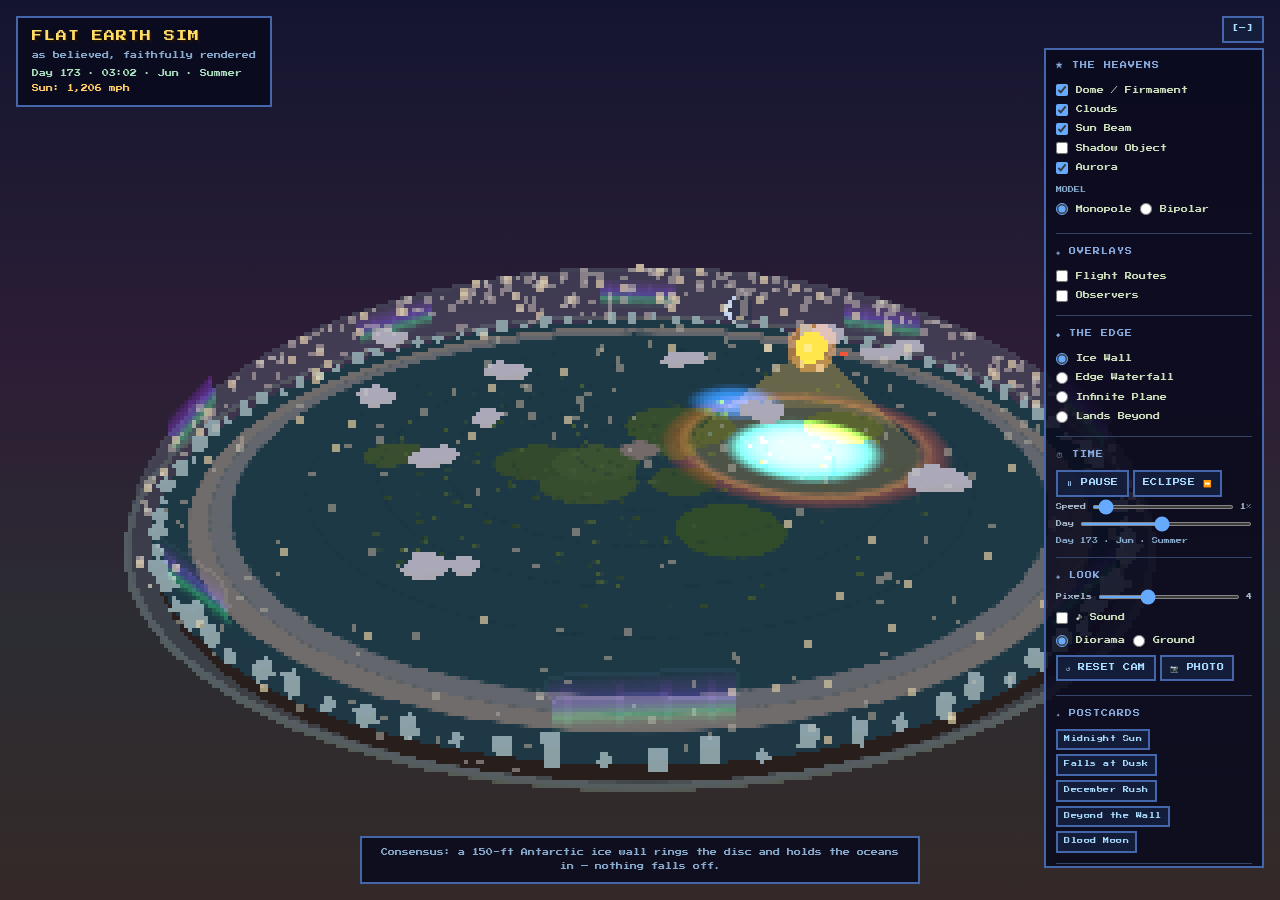
==== index.html @ 10501c01 "v1.1: ground view, eclipse finder, overlays, bipolar map, audio + 10 more All 15 planned improvement" ====
<!DOCTYPE html>
<html lang="en">
<head>
  <meta charset="UTF-8">
  <meta name="viewport" content="width=device-width, initial-scale=1.0">
  <title>FLAT EARTH SIM</title>
  <link rel="stylesheet" href="css/style.css">
  <script type="importmap">
    {
      "imports": {
        "three": "./vendor/three.module.js",
        "three/addons/": "./vendor/addons/"
      }
    }
  </script>
  <script type="module" src="js/main.js"></script>
</head>
<body>
  <!-- Sky tint overlay — JS drives opacity for day/night warm gradient -->
  <div id="sky-tint"></div>

  <!-- Canvas background -->
  <canvas id="canvas"></canvas>

  <!-- Top-left title block -->
  <div id="title-block">
    <div id="title">FLAT EARTH SIM</div>
    <div id="subtitle">as believed, faithfully rendered</div>
    <div id="clock-display">Day 172 · 12:00 · Jun · Summer</div>
    <div id="sun-speed">Sun: 1,204 mph</div>
  </div>

  <!-- Collapse button (top right of panel area) -->
  <button id="btn-collapse" class="pixel-btn">[–]</button>

  <!-- Right control panel -->
  <div id="right-panel">

    <div class="panel-section">
      <div class="section-title">★ THE HEAVENS</div>
      <label class="checkbox-row">
        <input type="checkbox" id="chk-dome" checked>
        <span>Dome / Firmament</span>
      </label>
      <label class="checkbox-row">
        <input type="checkbox" id="chk-clouds" checked>
        <span>Clouds</span>
      </label>
      <label class="checkbox-row">
        <input type="checkbox" id="chk-sunbeam" checked>
        <span>Sun Beam</span>
      </label>
      <label class="checkbox-row">
        <input type="checkbox" id="chk-shadow">
        <span>Shadow Object</span>
      </label>
      <label class="checkbox-row">
        <input type="checkbox" id="chk-aurora" checked>
        <span>Aurora</span>
      </label>
      <div class="label-small" style="margin-top:6px;">MODEL</div>
      <div class="radio-group-row">
        <label class="radio-row">
          <input type="radio" name="model" id="model-monopole" value="monopole" checked>
          <span>Monopole</span>
        </label>
        <label class="radio-row">
          <input type="radio" name="model" id="model-bipolar" value="bipolar">
          <span>Bipolar</span>
        </label>
      </div>
    </div>

    <div class="panel-section">
      <div class="section-title">◈ OVERLAYS</div>
      <label class="checkbox-row">
        <input type="checkbox" id="chk-routes">
        <span>Flight Routes</span>
      </label>
      <label class="checkbox-row">
        <input type="checkbox" id="chk-observers">
        <span>Observers</span>
      </label>
    </div>

    <div class="panel-section">
      <div class="section-title">◆ THE EDGE</div>
      <label class="radio-row">
        <input type="radio" name="edge" id="edge-icewall" value="icewall" checked>
        <span>Ice Wall</span>
      </label>
      <label class="radio-row">
        <input type="radio" name="edge" id="edge-waterfall" value="waterfall">
        <span>Edge Waterfall</span>
      </label>
      <label class="radio-row">
        <input type="radio" name="edge" id="edge-infinite" value="infinite">
        <span>Infinite Plane</span>
      </label>
      <label class="radio-row">
        <input type="radio" name="edge" id="edge-beyond" value="beyond">
        <span>Lands Beyond</span>
      </label>
    </div>

    <div class="panel-section">
      <div class="section-title">⏱ TIME</div>
      <div class="control-row">
        <button id="btn-pause" class="pixel-btn">⏸ PAUSE</button>
        <button id="btn-next-eclipse" class="pixel-btn">ECLIPSE ⏩</button>
      </div>
      <div class="slider-row">
        <span>Speed</span>
        <input type="range" id="slider-speed" min="0" max="20" value="1" step="0.25">
        <span id="label-speed">1×</span>
      </div>
      <div class="slider-row">
        <span>Day</span>
        <input type="range" id="slider-day" min="0" max="364" value="172">
      </div>
      <div id="label-day" class="label-small">Day 172 · Jun · Summer</div>
    </div>

    <div class="panel-section">
      <div class="section-title">◈ LOOK</div>
      <div class="slider-row">
        <span>Pixels</span>
        <input type="range" id="slider-pixel" min="2" max="8" value="4" step="1">
        <span id="label-pixel">4</span>
      </div>
      <label class="checkbox-row">
        <input type="checkbox" id="chk-audio">
        <span>♪ Sound</span>
      </label>
      <div class="radio-group-row">
        <label class="radio-row">
          <input type="radio" name="view" id="view-diorama" value="diorama" checked>
          <span>Diorama</span>
        </label>
        <label class="radio-row">
          <input type="radio" name="view" id="view-ground" value="ground">
          <span>Ground</span>
        </label>
      </div>
      <div class="control-row">
        <button id="btn-reset-cam" class="pixel-btn">↺ RESET CAM</button>
        <button id="btn-photo" class="pixel-btn">📷 PHOTO</button>
      </div>
    </div>

    <div id="section-postcards" class="panel-section">
      <div class="section-title">✦ POSTCARDS</div>
      <div id="postcards-wrap" class="postcards-wrap"></div>
    </div>

    <div class="panel-footer">
      <button id="btn-about" class="pixel-btn">? ABOUT</button>
    </div>
  </div>

  <!-- Flight route distances box (bottom-left, above observer box, visible when routes on) -->
  <div id="routes-box" style="display:none;"></div>

  <!-- Observer local time box (bottom-left, visible when observers on) -->
  <div id="observer-box" style="display:none;"></div>

  <!-- Photo mode exit hint (only visible in photo-mode) -->
  <div id="photo-exit">
    📷 <span>S = save</span> · <span>Esc = exit</span>
    <button id="btn-save-png" class="pixel-btn">SAVE PNG</button>
  </div>

  <!-- Lore caption bar -->
  <div id="lore-caption">
    Consensus: a 150-ft Antarctic ice wall rings the disc and holds the oceans in — nothing falls off.
  </div>

  <!-- Lore tooltip (shown on hover over panel rows, desktop only) -->
  <div id="tooltip"></div>

  <!-- About modal -->
  <div id="modal-about" style="display:none;">
    <div id="modal-box">
      <div class="modal-title">FLAT EARTH SIM</div>
      <p>A faithful pixel-art render of the consensus flat-earth model as described by TFES (The Flat Earth Society) and related communities. Not a parody — an earnest diorama.</p>

      <div class="modal-table-title">THE MODEL — LORE CONSTANTS</div>
      <table class="lore-table">
        <tr><td>Disc radius</td><td>12,450 mi</td></tr>
        <tr><td>Ice wall height</td><td>~150 ft (lore)</td></tr>
        <tr><td>Sun diameter</td><td>32 mi (upscaled ×13 for visibility)</td></tr>
        <tr><td>Moon diameter</td><td>32 mi (self-luminous cold light)</td></tr>
        <tr><td>Sun altitude</td><td>~3,000 mi</td></tr>
        <tr><td>Sun path radius</td><td>4,600 mi (Jun 21) → 7,840 mi (Dec 21)</td></tr>
        <tr><td>Sun ground speed</td><td>1,204 mph (Jun) → 2,052 mph (Dec)</td></tr>
        <tr><td>Moon angular rate</td><td>347.81°/day → 29.53-day synodic month</td></tr>
        <tr><td>Star wheel period</td><td>23.93 h sidereal</td></tr>
        <tr><td>Dome apex</td><td>~3,100–6,000 mi est.</td></tr>
      </table>

      <div class="modal-table-title">WHAT CONSENSUS SAYS</div>
      <p>Water does NOT fall off — the ice wall contains it. The edge waterfall is an outsider meme; flat earthers disavow it. Gravity is replaced by density &amp; buoyancy + Universal Acceleration (9.8 m/s² upward). The moon is self-luminous cold light. Eclipses are caused by the Shadow Object. Southern 24h daylight is denied by the community.</p>

      <div class="modal-table-title">SOURCES</div>
      <p>wiki.tfes.org · Wikipedia "Modern flat Earth beliefs" · NCSE "The Rim at the End of the World" · Blake Marnell "Flat Earth Sun Moon &amp; Zodiac Clock" · Rowbotham "Zetetic Astronomy" (1865)</p>

      <div class="modal-table-title">TECH</div>
      <p>Three.js 0.180.0 vendored · RenderPixelatedPass · All art procedural · Press Start 2P font (OFL) · Run: python -m http.server 8000</p>

      <div class="modal-table-title">SETTINGS</div>
      <p><a id="btn-reset-all" href="#" class="reset-all-link">RESET ALL SETTINGS</a> — clears saved state and reloads with defaults.</p>

      <button id="modal-close" class="pixel-btn">✕ CLOSE</button>
    </div>
  </div>
</body>
</html>
---- css/style.css ----
@font-face {
  font-family: 'Press Start 2P';
  src: url('../assets/PressStart2P.ttf') format('truetype');
}

* {
  box-sizing: border-box;
  margin: 0;
  padding: 0;
}

body {
  background: linear-gradient(180deg, #0d0a1f 0%, #1a0d2e 40%, #0a1a2a 70%, #060d18 100%);
  min-height: 100vh;
  overflow: hidden;
  font-family: 'Press Start 2P', monospace;
  color: #e8dfc0;
  image-rendering: pixelated;
}

/* ── Sky tint — warm dawn gradient shown when camera faces toward sun ── */
#sky-tint {
  position: fixed;
  inset: 0;
  z-index: 0;
  background: linear-gradient(180deg, #2a3a6a 0%, #7a5a4a 50%, #c8845a 100%);
  opacity: 0;
  pointer-events: none;
}

#canvas {
  position: fixed;
  top: 0; left: 0;
  width: 100%; height: 100%;
  display: block;
  z-index: 1;
}

/* ── Title block ── */
#title-block {
  position: fixed;
  top: 16px;
  left: 16px;
  z-index: 10;
  background: rgba(10, 10, 30, 0.85);
  border: 2px solid #4466aa;
  padding: 10px 14px;
  max-width: 280px;
}

#title {
  font-size: 11px;
  color: #ffdd66;
  letter-spacing: 1px;
  line-height: 1.6;
  text-shadow: 2px 2px 0 #221100;
}

#subtitle {
  font-size: 7px;
  color: #88aacc;
  margin-top: 4px;
  line-height: 1.8;
}

#clock-display {
  font-size: 7px;
  color: #aaddbb;
  margin-top: 6px;
  line-height: 1.8;
}

#sun-speed {
  font-size: 7px;
  color: #ffcc66;
  margin-top: 2px;
  line-height: 1.8;
}

/* ── Right panel ── */
#btn-collapse {
  position: fixed;
  top: 16px;
  right: 16px;
  z-index: 20;
}

#right-panel {
  position: fixed;
  top: 48px;
  right: 16px;
  z-index: 10;
  background: rgba(10, 10, 30, 0.85);
  border: 2px solid #4466aa;
  padding: 10px;
  width: 220px;
  max-height: calc(100vh - 80px);
  overflow-y: auto;
  transition: transform 0.2s, opacity 0.2s;
}

#right-panel.collapsed {
  transform: translateX(240px);
  opacity: 0;
  pointer-events: none;
}

.panel-section {
  margin-bottom: 12px;
  padding-bottom: 10px;
  border-bottom: 1px solid #334466;
}

.panel-section:last-child {
  border-bottom: none;
  margin-bottom: 0;
}

.section-title {
  font-size: 7px;
  color: #88aadd;
  letter-spacing: 1px;
  margin-bottom: 8px;
  line-height: 1.8;
}

.checkbox-row,
.radio-row {
  display: flex;
  align-items: center;
  gap: 8px;
  cursor: pointer;
  font-size: 7px;
  line-height: 2.2;
  padding: 2px 0;
  color: #ccddbb;
}

.checkbox-row:hover,
.radio-row:hover {
  color: #ffffff;
}

.checkbox-row input,
.radio-row input {
  accent-color: #66aaff;
  width: 12px;
  height: 12px;
  cursor: pointer;
  flex-shrink: 0;
}

.slider-row {
  display: flex;
  align-items: center;
  gap: 6px;
  font-size: 6px;
  line-height: 2.2;
  color: #aabbcc;
  margin: 4px 0;
}

.slider-row input[type="range"] {
  flex: 1;
  height: 4px;
  accent-color: #66aaff;
  cursor: pointer;
  image-rendering: pixelated;
}

.label-small {
  font-size: 6px;
  color: #88aacc;
  line-height: 2.0;
  margin-top: 2px;
}

.panel-footer {
  margin-top: 8px;
  padding-top: 8px;
  border-top: 1px solid #334466;
  text-align: center;
}

/* ── Pixel button ── */
.pixel-btn {
  font-family: 'Press Start 2P', monospace;
  font-size: 7px;
  background: rgba(20, 30, 60, 0.9);
  color: #aaddff;
  border: 2px solid #4466aa;
  padding: 5px 8px;
  cursor: pointer;
  image-rendering: pixelated;
  line-height: 1.8;
  letter-spacing: 0.5px;
  transition: background 0.1s, color 0.1s;
}

.pixel-btn:hover {
  background: rgba(40, 60, 120, 0.9);
  color: #ffffff;
  border-color: #88aaff;
}

.pixel-btn:active {
  background: rgba(60, 90, 180, 0.9);
}

/* ── Lore caption ── */
#lore-caption {
  position: fixed;
  bottom: 16px;
  left: 50%;
  transform: translateX(-50%);
  z-index: 10;
  background: rgba(10, 10, 30, 0.85);
  border: 2px solid #4466aa;
  padding: 8px 14px;
  max-width: 560px;
  width: calc(100vw - 40px);
  font-size: 7px;
  color: #88aacc;
  line-height: 2.0;
  text-align: center;
  image-rendering: pixelated;
}

/* ── Modal ── */
#modal-about {
  position: fixed;
  inset: 0;
  z-index: 100;
  display: flex;
  align-items: center;
  justify-content: center;
  background: rgba(5, 5, 20, 0.80);
}

#modal-box {
  background: rgba(10, 12, 30, 0.97);
  border: 3px solid #4466aa;
  padding: 20px;
  max-width: 580px;
  width: calc(100vw - 40px);
  max-height: 85vh;
  overflow-y: auto;
  font-size: 7px;
  line-height: 2.2;
  color: #ccddbb;
}

.modal-title {
  font-size: 10px;
  color: #ffdd66;
  margin-bottom: 12px;
  text-align: center;
  letter-spacing: 1px;
}

.modal-table-title {
  font-size: 7px;
  color: #88aadd;
  margin: 14px 0 6px;
  letter-spacing: 1px;
}

.lore-table {
  width: 100%;
  border-collapse: collapse;
  margin: 6px 0;
}

.lore-table td {
  padding: 4px 6px;
  border: 1px solid #334466;
  font-size: 6px;
  line-height: 2.0;
  color: #aabbcc;
}

.lore-table tr:nth-child(even) td {
  background: rgba(40, 60, 100, 0.2);
}

#modal-box p {
  margin: 6px 0;
  font-size: 6px;
  line-height: 2.2;
  color: #99aabb;
}

#modal-close {
  display: block;
  margin: 16px auto 0;
}

/* ── Postcards / preset buttons ── */
.postcards-wrap {
  display: flex;
  flex-wrap: wrap;
  gap: 4px;
  margin-top: 4px;
}

.preset-btn {
  font-size: 6px;
  padding: 4px 6px;
  margin: 0;
  line-height: 1.6;
}

/* ── Reset all link (in About modal) ── */
.reset-all-link {
  color: #cc6655;
  text-decoration: none;
  font-family: 'Press Start 2P', monospace;
  font-size: 6px;
  line-height: 2.0;
}

.reset-all-link:hover {
  color: #ff8877;
  text-decoration: underline;
}

/* ── Radio group row (view mode) ── */
.radio-group-row {
  display: flex;
  gap: 8px;
  margin: 4px 0;
}

/* ── Control row multi-button spacing ── */
.control-row {
  display: flex;
  gap: 4px;
  flex-wrap: wrap;
  align-items: center;
  margin: 4px 0;
}

/* ── Photo mode ── */
#photo-exit {
  display: none;
  position: fixed;
  bottom: 16px;
  right: 16px;
  z-index: 50;
  font-size: 6px;
  color: rgba(180, 200, 220, 0.6);
  font-family: 'Press Start 2P', monospace;
  line-height: 2.2;
  text-align: right;
  pointer-events: auto;
  cursor: pointer;
  gap: 6px;
  flex-direction: column;
  align-items: flex-end;
}

.photo-mode #photo-exit {
  display: flex;
}

.photo-mode #title-block,
.photo-mode #right-panel,
.photo-mode #lore-caption,
.photo-mode #btn-collapse,
.photo-mode #observer-box,
.photo-mode #routes-box {
  opacity: 0;
  pointer-events: none;
  transition: opacity 0.3s;
}

/* ── Scrollbar styling ── */
::-webkit-scrollbar {
  width: 6px;
}
::-webkit-scrollbar-track {
  background: rgba(10, 10, 30, 0.5);
}
::-webkit-scrollbar-thumb {
  background: #334466;
}
::-webkit-scrollbar-thumb:hover {
  background: #4466aa;
}

/* ── Lore tooltip ── */
#tooltip {
  display: none;
  position: fixed;
  z-index: 50;
  background: rgba(10, 10, 30, 0.95);
  border: 1px solid #4466aa;
  padding: 7px 10px;
  max-width: 260px;
  font-family: 'Press Start 2P', monospace;
  font-size: 6px;
  color: #88aacc;
  line-height: 2.0;
  pointer-events: none;
  word-wrap: break-word;
}

/* ── Observer box ── */
#observer-box {
  position: fixed;
  bottom: 80px;
  left: 16px;
  z-index: 10;
  background: rgba(10, 10, 30, 0.85);
  border: 2px solid #4466aa;
  padding: 8px 12px;
  font-family: 'Press Start 2P', monospace;
  font-size: 6px;
  color: #aaddbb;
  line-height: 2.4;
  white-space: pre;
}

/* ── Routes box (stacked above the observer box) ── */
#routes-box {
  position: fixed;
  bottom: 152px;
  left: 16px;
  z-index: 10;
  background: rgba(10, 10, 30, 0.85);
  border: 2px solid #4466aa;
  padding: 8px 12px;
  font-family: 'Press Start 2P', monospace;
  font-size: 6px;
  color: #ccddee;
  line-height: 2.4;
  white-space: pre;
}

#routes-box .rb-flat { color: #ffdd44; }
#routes-box .rb-real { color: #66e0e0; }
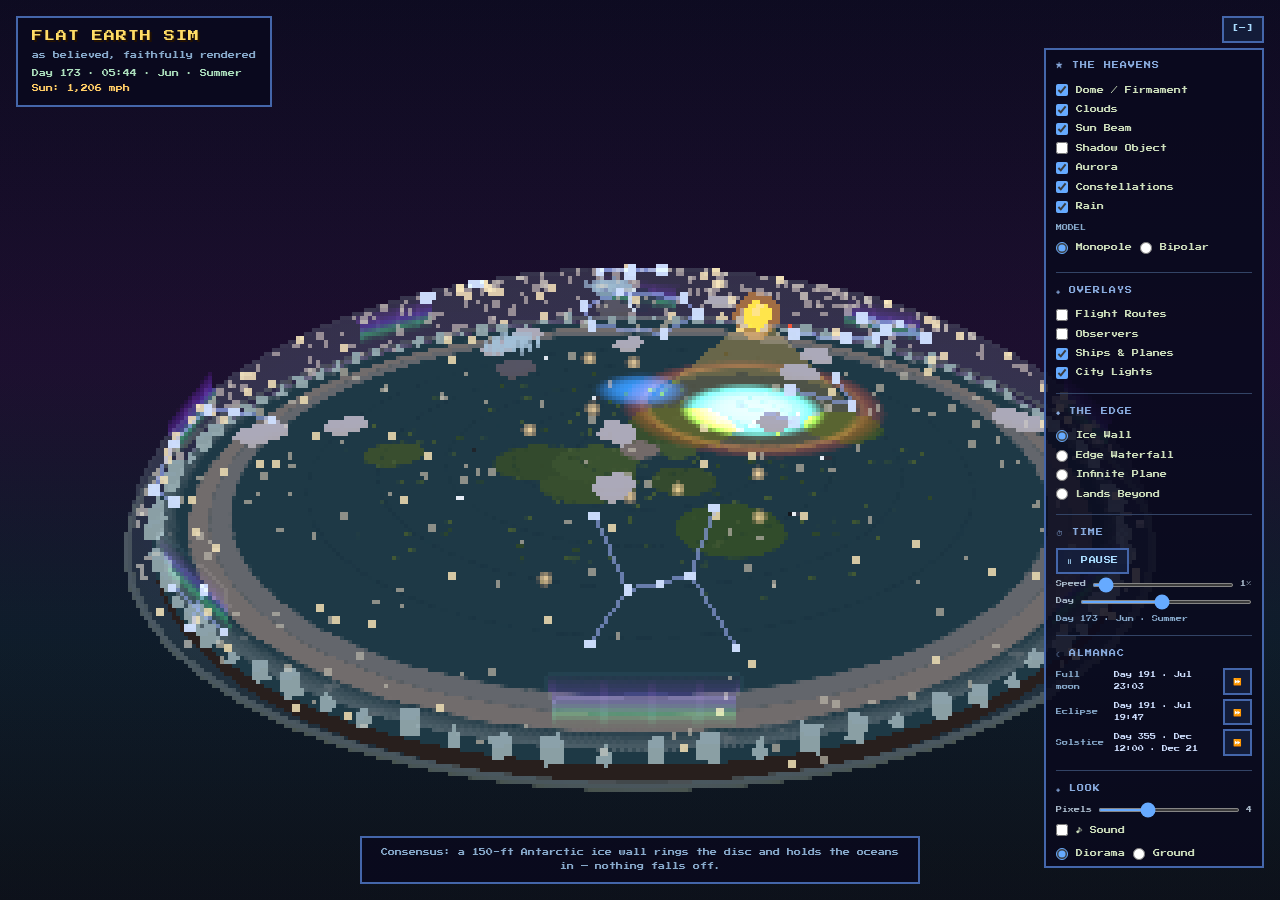
==== commit 9e7a377c: "v1.2: almanac, constellations, meteor showers, traffic, city lights, rain, frost, ambience The Cozy " ====
--- a/index.html
+++ b/index.html
@@ -58,6 +58,14 @@
         <input type="checkbox" id="chk-aurora" checked>
         <span>Aurora</span>
       </label>
+      <label class="checkbox-row">
+        <input type="checkbox" id="chk-constellations" checked>
+        <span>Constellations</span>
+      </label>
+      <label class="checkbox-row">
+        <input type="checkbox" id="chk-rain" checked>
+        <span>Rain</span>
+      </label>
       <div class="label-small" style="margin-top:6px;">MODEL</div>
       <div class="radio-group-row">
         <label class="radio-row">
@@ -80,6 +88,14 @@
       <label class="checkbox-row">
         <input type="checkbox" id="chk-observers">
         <span>Observers</span>
+      </label>
+      <label class="checkbox-row">
+        <input type="checkbox" id="chk-traffic" checked>
+        <span>Ships &amp; Planes</span>
+      </label>
+      <label class="checkbox-row">
+        <input type="checkbox" id="chk-lights" checked>
+        <span>City Lights</span>
       </label>
     </div>
 
@@ -107,7 +123,6 @@
       <div class="section-title">⏱ TIME</div>
       <div class="control-row">
         <button id="btn-pause" class="pixel-btn">⏸ PAUSE</button>
-        <button id="btn-next-eclipse" class="pixel-btn">ECLIPSE ⏩</button>
       </div>
       <div class="slider-row">
         <span>Speed</span>
@@ -119,6 +134,26 @@
         <input type="range" id="slider-day" min="0" max="364" value="172">
       </div>
       <div id="label-day" class="label-small">Day 172 · Jun · Summer</div>
+    </div>
+
+    <div class="panel-section">
+      <div class="section-title">☾ ALMANAC</div>
+      <div class="almanac-row">
+        <span class="alm-label">Full moon</span>
+        <span id="alm-fullmoon-val" class="alm-val">—</span>
+        <button id="btn-alm-fullmoon" class="pixel-btn alm-btn" title="Jump to next full moon">⏩</button>
+      </div>
+      <div class="almanac-row">
+        <span class="alm-label">Eclipse</span>
+        <span id="alm-eclipse-val" class="alm-val">—</span>
+        <button id="btn-alm-eclipse" class="pixel-btn alm-btn" title="Jump to next lunar eclipse">⏩</button>
+      </div>
+      <div class="almanac-row">
+        <span class="alm-label">Solstice</span>
+        <span id="alm-solstice-val" class="alm-val">—</span>
+        <button id="btn-alm-solstice" class="pixel-btn alm-btn" title="Jump to next solstice">⏩</button>
+      </div>
+      <div id="alm-shower" class="alm-shower" style="display:none;"></div>
     </div>
 
     <div class="panel-section">
@@ -196,6 +231,10 @@
         <tr><td>Moon angular rate</td><td>347.81°/day → 29.53-day synodic month</td></tr>
         <tr><td>Star wheel period</td><td>23.93 h sidereal</td></tr>
         <tr><td>Dome apex</td><td>~3,100–6,000 mi est.</td></tr>
+        <tr><td>Synodic month</td><td>29.53 days (full-moon spacing)</td></tr>
+        <tr><td>Solstices</td><td>Day 172 (Jun 21) · Day 355 (Dec 21)</td></tr>
+        <tr><td>Meteor showers</td><td>Lanternfall (224) · Wheelwright's Sparks (349) · Dome-Menders (4)</td></tr>
+        <tr><td>Constellations</td><td>8 dome figures; The Hub rings Polaris</td></tr>
       </table>
 
       <div class="modal-table-title">WHAT CONSENSUS SAYS</div>
--- a/css/style.css
+++ b/css/style.css
@@ -173,6 +173,26 @@
   color: #88aacc;
   line-height: 2.0;
   margin-top: 2px;
+}
+
+/* ── Almanac ── */
+.almanac-row {
+  display: flex;
+  align-items: center;
+  gap: 6px;
+  font-size: 6px;
+  line-height: 2.0;
+  color: #aabbcc;
+  margin: 4px 0;
+}
+.alm-label { flex-shrink: 0; width: 52px; color: #88aacc; }
+.alm-val { flex: 1; color: #cfe0ff; }
+.alm-btn { padding: 3px 5px; font-size: 7px; line-height: 1; }
+.alm-shower {
+  font-size: 6px;
+  color: #ffcc66;
+  line-height: 2.2;
+  margin-top: 4px;
 }
 
 .panel-footer {
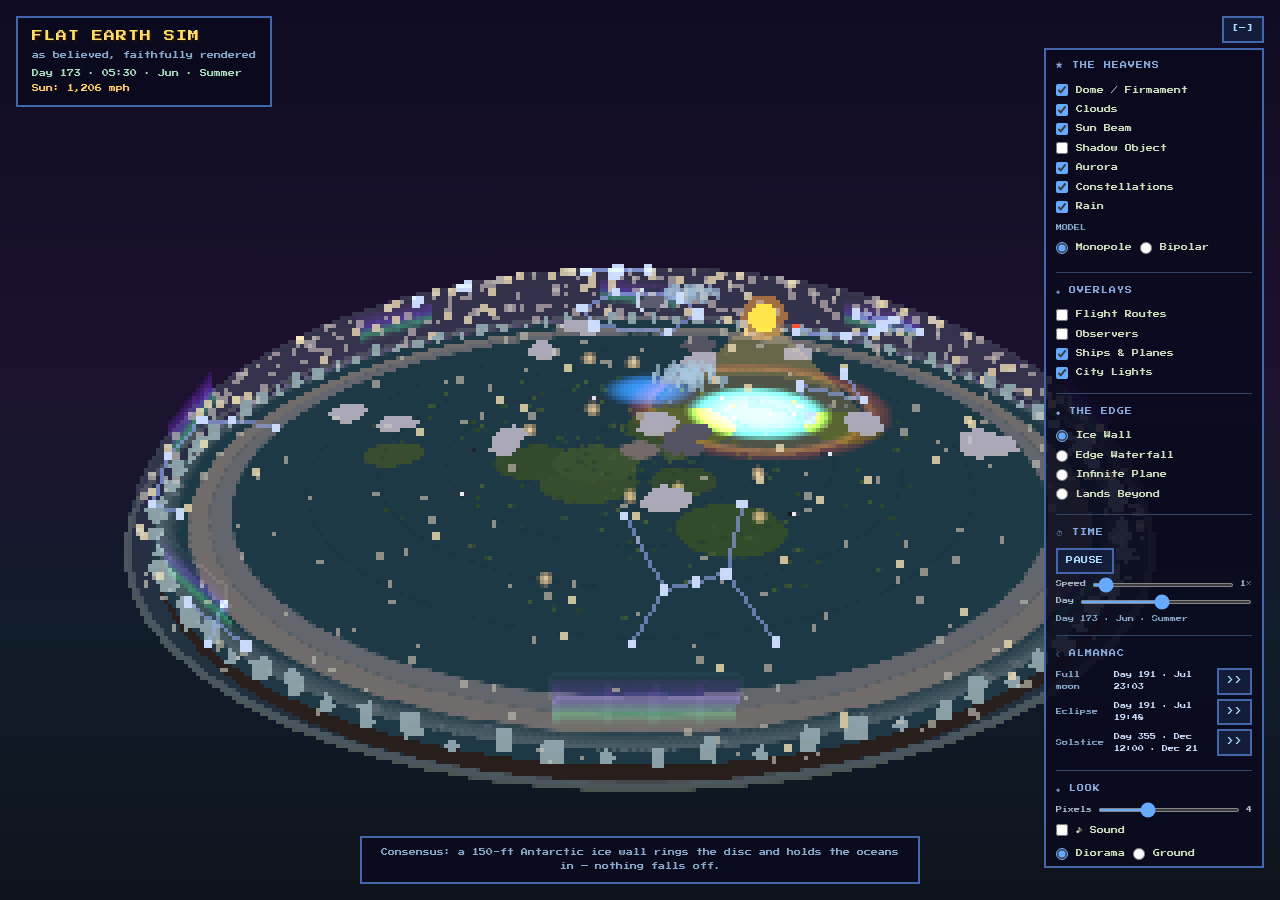
==== commit 1f97484f: "refactor(ui): initUI takes a context and returns handles; one edge-mode path - initUI({...}) replace" ====
--- a/index.html
+++ b/index.html
@@ -122,7 +122,7 @@
     <div class="panel-section">
       <div class="section-title">⏱ TIME</div>
       <div class="control-row">
-        <button id="btn-pause" class="pixel-btn">⏸ PAUSE</button>
+        <button id="btn-pause" class="pixel-btn">PAUSE</button>
       </div>
       <div class="slider-row">
         <span>Speed</span>
@@ -141,17 +141,17 @@
       <div class="almanac-row">
         <span class="alm-label">Full moon</span>
         <span id="alm-fullmoon-val" class="alm-val">—</span>
-        <button id="btn-alm-fullmoon" class="pixel-btn alm-btn" title="Jump to next full moon">⏩</button>
+        <button id="btn-alm-fullmoon" class="pixel-btn alm-btn" title="Jump to next full moon">&gt;&gt;</button>
       </div>
       <div class="almanac-row">
         <span class="alm-label">Eclipse</span>
         <span id="alm-eclipse-val" class="alm-val">—</span>
-        <button id="btn-alm-eclipse" class="pixel-btn alm-btn" title="Jump to next lunar eclipse">⏩</button>
+        <button id="btn-alm-eclipse" class="pixel-btn alm-btn" title="Jump to next lunar eclipse">&gt;&gt;</button>
       </div>
       <div class="almanac-row">
         <span class="alm-label">Solstice</span>
         <span id="alm-solstice-val" class="alm-val">—</span>
-        <button id="btn-alm-solstice" class="pixel-btn alm-btn" title="Jump to next solstice">⏩</button>
+        <button id="btn-alm-solstice" class="pixel-btn alm-btn" title="Jump to next solstice">&gt;&gt;</button>
       </div>
       <div id="alm-shower" class="alm-shower" style="display:none;"></div>
     </div>
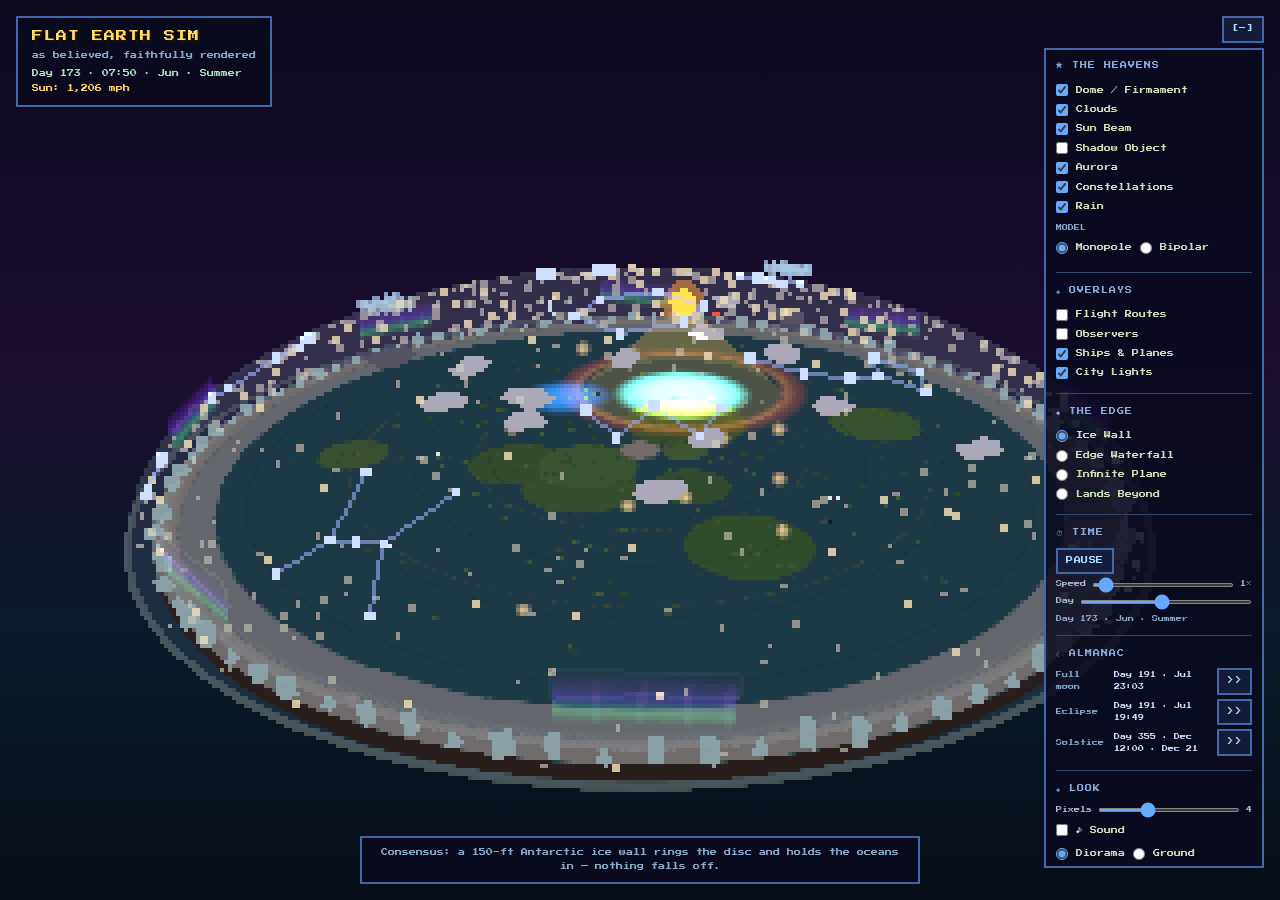
==== commit a1fe7ab3: "docs(lore): separate sourced doctrine from invented flavour The stated goal is "every constant, mech" ====
--- a/index.html
+++ b/index.html
@@ -237,6 +237,9 @@
         <tr><td>Constellations</td><td>8 dome figures; The Hub rings Polaris</td></tr>
       </table>
 
+      <div class="modal-table-title">DOCTRINE VS FLAVOUR</div>
+      <p>The constants above are sourced. The v1.2 colour — constellation and meteor-shower names, ship loops, the city set, the 14-hour plane legs — is invented decoration, labelled (flavour) in its tooltips; it decorates the model, it makes no claim about it.</p>
+
       <div class="modal-table-title">WHAT CONSENSUS SAYS</div>
       <p>Water does NOT fall off — the ice wall contains it. The edge waterfall is an outsider meme; flat earthers disavow it. Gravity is replaced by density &amp; buoyancy + Universal Acceleration (9.8 m/s² upward). The moon is self-luminous cold light. Eclipses are caused by the Shadow Object. Southern 24h daylight is denied by the community.</p>
 
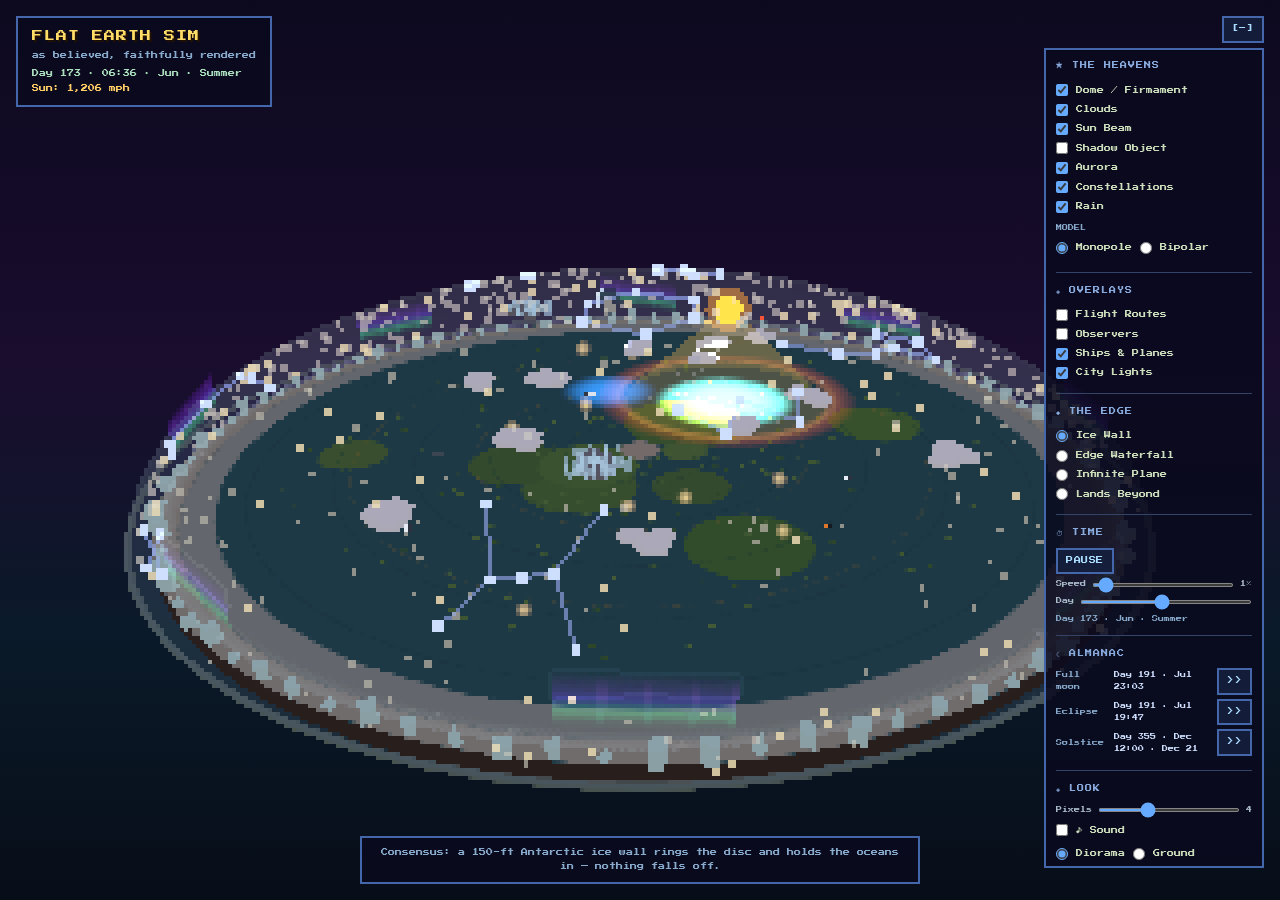
==== commit 75ff030a: "feat(ui): COPY LINK button; URL params are one-shot Postcards used to write ?day=... into the addres" ====
--- a/index.html
+++ b/index.html
@@ -180,6 +180,7 @@
       <div class="control-row">
         <button id="btn-reset-cam" class="pixel-btn">↺ RESET CAM</button>
         <button id="btn-photo" class="pixel-btn">📷 PHOTO</button>
+        <button id="btn-copy-link" class="pixel-btn" title="Copy a link that reproduces this exact view">🔗 COPY LINK</button>
       </div>
     </div>
 
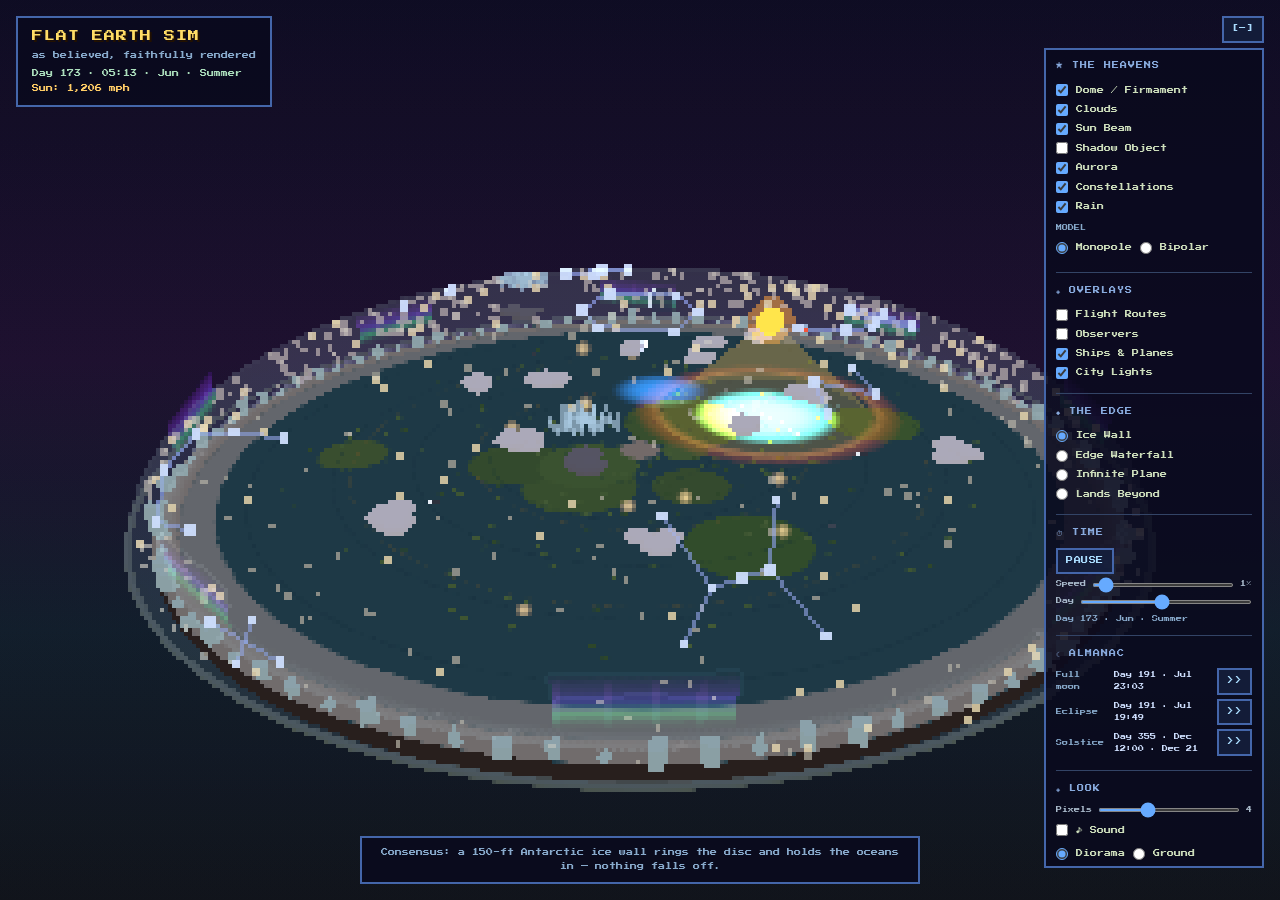
==== commit 0b9f353c: "chore: LICENSE, font OFL text, favicon, description + OG meta MIT for the code; the Press Start 2P O" ====
--- a/index.html
+++ b/index.html
@@ -4,6 +4,14 @@
   <meta charset="UTF-8">
   <meta name="viewport" content="width=device-width, initial-scale=1.0">
   <title>FLAT EARTH SIM</title>
+  <meta name="description" content="A cozy pixel-art simulation of the flat earth exactly as its believers describe it: spiralling sun, self-luminous moon, firmament dome, Shadow Object eclipses, ice wall. Not a debunk; a faithful render of the lore.">
+  <meta property="og:type" content="website">
+  <meta property="og:title" content="Flat Earth Sim">
+  <meta property="og:description" content="A cozy pixel-art diorama of the flat-earth consensus model — sourced lore, procedural everything, no build step.">
+  <meta property="og:url" content="https://shanahan-suresh.github.io/flat-earth-sim/">
+  <meta property="og:image" content="https://shanahan-suresh.github.io/flat-earth-sim/screenshots/default.png">
+  <meta name="twitter:card" content="summary_large_image">
+  <link rel="icon" href="data:image/svg+xml,%3Csvg xmlns='http://www.w3.org/2000/svg' viewBox='0 0 32 32' shape-rendering='crispEdges'%3E%3Ccircle cx='16' cy='16' r='15' fill='%232e7ea0'/%3E%3Ccircle cx='16' cy='16' r='14' fill='none' stroke='%23c8ecff' stroke-width='3'/%3E%3Ccircle cx='13' cy='12' r='4' fill='%236db35a'/%3E%3Ccircle cx='20' cy='19' r='3' fill='%236db35a'/%3E%3Ccircle cx='10' cy='20' r='2' fill='%236db35a'/%3E%3Ccircle cx='16' cy='16' r='1.5' fill='%23e8f4f8'/%3E%3C/svg%3E">
   <link rel="stylesheet" href="css/style.css">
   <script type="importmap">
     {
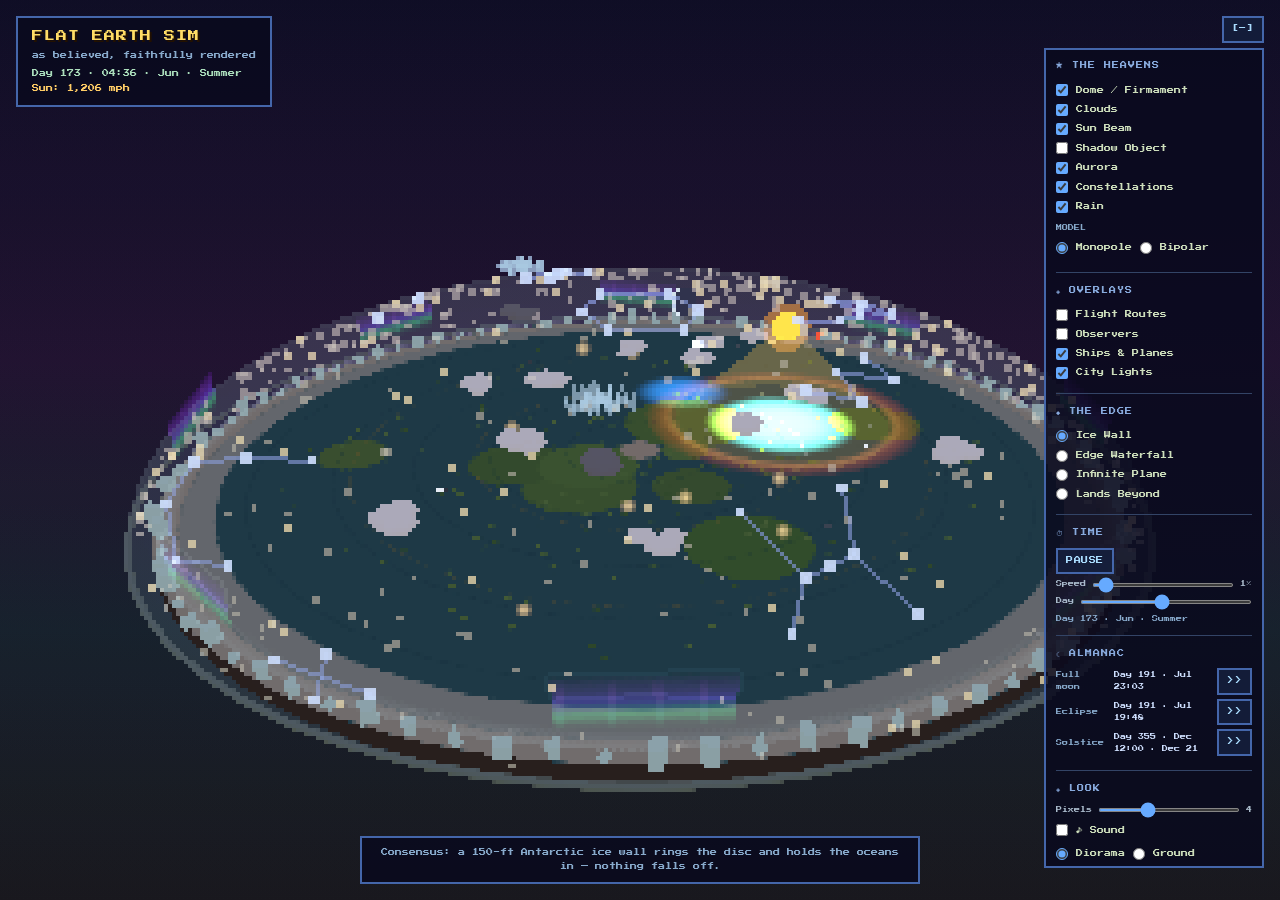
==== commit 40b5e65c: "docs: v1.3 README + CLAUDE.md; regenerated screenshots - README: v1.3 changelog, architecture block " ====
--- a/index.html
+++ b/index.html
@@ -256,7 +256,7 @@
       <p>wiki.tfes.org · Wikipedia "Modern flat Earth beliefs" · NCSE "The Rim at the End of the World" · Blake Marnell "Flat Earth Sun Moon &amp; Zodiac Clock" · Rowbotham "Zetetic Astronomy" (1865)</p>
 
       <div class="modal-table-title">TECH</div>
-      <p>Three.js 0.180.0 vendored · RenderPixelatedPass · All art procedural · Press Start 2P font (OFL) · Run: python -m http.server 8000</p>
+      <p>Three.js 0.180.0 vendored · RenderPixelatedPass · All art procedural · Press Start 2P font (OFL) · MIT · Run: python -m http.server 8000 · Tests: node --test</p>
 
       <div class="modal-table-title">SETTINGS</div>
       <p><a id="btn-reset-all" href="#" class="reset-all-link">RESET ALL SETTINGS</a> — clears saved state and reloads with defaults.</p>
--- a/css/style.css
+++ b/css/style.css
@@ -459,3 +459,40 @@
 
 #routes-box .rb-flat { color: #ffdd44; }
 #routes-box .rb-real { color: #66e0e0; }
+
+/* ── Small screens / touch ──────────────────────────────────────────────────
+   Same layout, bigger type and tap targets; the right panel starts collapsed
+   (ui.js) and becomes nearly full-width when opened. */
+@media (max-width: 640px), (pointer: coarse) {
+  #title-block { top: 8px; left: 8px; padding: 8px 10px; max-width: 210px; }
+  #title { font-size: 10px; }
+  #subtitle { display: none; }
+  #clock-display, #sun-speed { font-size: 8px; }
+
+  #btn-collapse { top: 8px; right: 8px; font-size: 10px; padding: 8px 12px; }
+  #right-panel {
+    top: 48px; right: 8px;
+    width: min(280px, calc(100vw - 16px));
+    max-height: calc(100vh - 64px);
+    padding: 10px 12px;
+  }
+  .section-title { font-size: 8px; }
+  .checkbox-row, .radio-row { font-size: 9px; line-height: 2.4; padding: 4px 0; gap: 10px; }
+  .checkbox-row input, .radio-row input { width: 18px; height: 18px; }
+  .slider-row, .label-small, .almanac-row, .alm-shower { font-size: 8px; }
+  .slider-row input[type="range"] { height: 8px; }
+  .alm-label { width: 60px; }
+  .alm-btn { padding: 6px 8px; font-size: 9px; }
+  .pixel-btn { font-size: 9px; padding: 8px 10px; }
+  .preset-btn { font-size: 8px; padding: 6px 8px; }
+
+  #lore-caption { bottom: 8px; width: calc(100vw - 16px); font-size: 8px; padding: 8px 10px; line-height: 1.9; }
+  #observer-box, #routes-box { left: 8px; font-size: 7px; padding: 6px 8px; max-width: calc(100vw - 16px); overflow-x: auto; }
+  #observer-box { bottom: 96px; }
+  #routes-box { bottom: 170px; }
+  #photo-exit { font-size: 8px; }
+
+  #modal-box { padding: 14px; font-size: 8px; }
+  #modal-box p, .lore-table td, .reset-all-link { font-size: 8px; }
+  .modal-title { font-size: 11px; }
+}
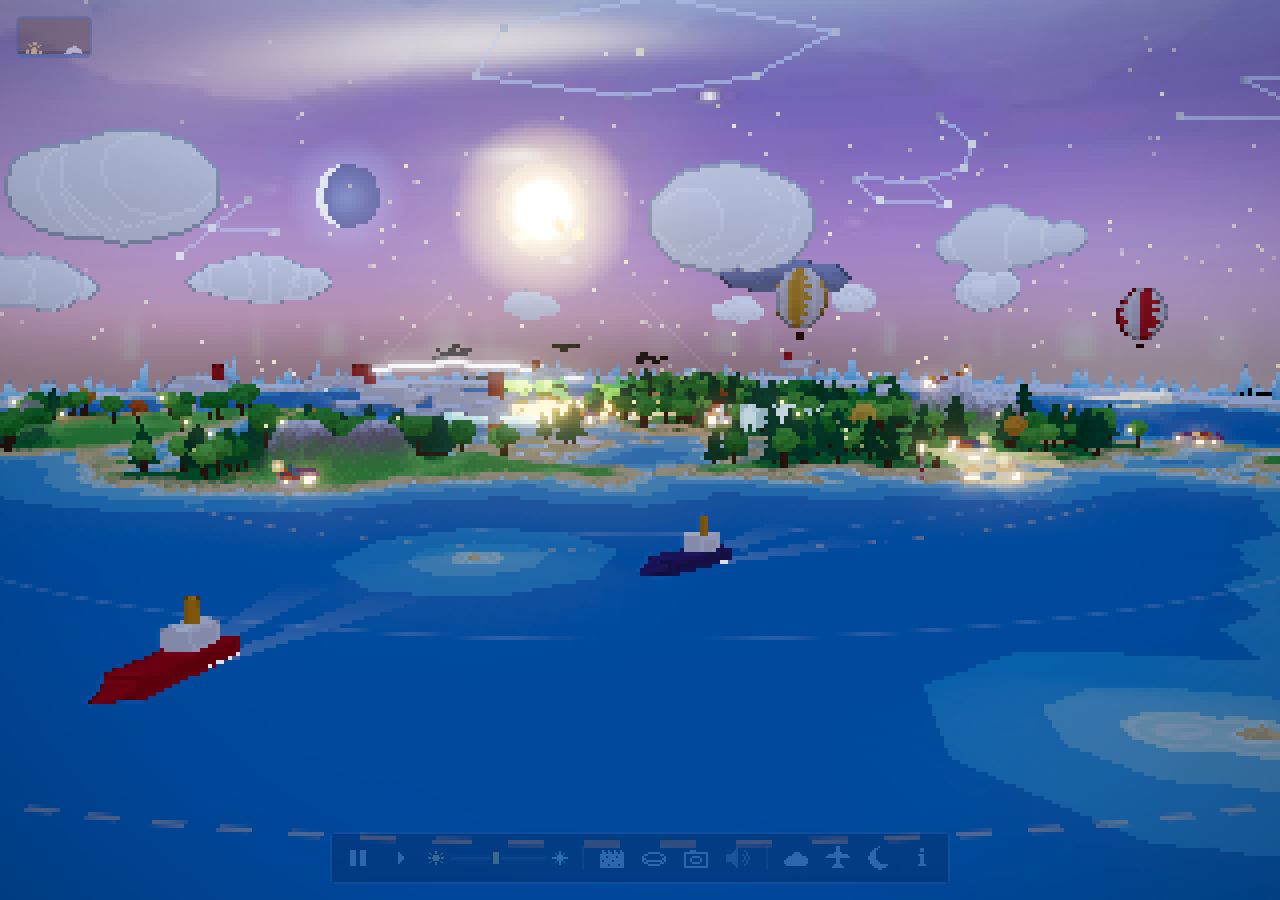
==== commit 3a81ace5: "feat: cozy pixel-diorama overhaul - Real coastlines (Natural Earth 110m) raised into a toon heightfi" ====
--- a/index.html
+++ b/index.html
@@ -7,9 +7,9 @@
   <meta name="description" content="A cozy pixel-art simulation of the flat earth exactly as its believers describe it: spiralling sun, self-luminous moon, firmament dome, Shadow Object eclipses, ice wall. Not a debunk; a faithful render of the lore.">
   <meta property="og:type" content="website">
   <meta property="og:title" content="Flat Earth Sim">
-  <meta property="og:description" content="A cozy pixel-art diorama of the flat-earth consensus model — sourced lore, procedural everything, no build step.">
+  <meta property="og:description" content="A cozy pixel-art diorama of the flat-earth consensus model: sourced lore, a small living world, no build step.">
   <meta property="og:url" content="https://shanahan-suresh.github.io/flat-earth-sim/">
-  <meta property="og:image" content="https://shanahan-suresh.github.io/flat-earth-sim/screenshots/default.png">
+  <meta property="og:image" content="https://shanahan-suresh.github.io/flat-earth-sim/screenshots/og.jpg">
   <meta name="twitter:card" content="summary_large_image">
   <link rel="icon" href="data:image/svg+xml,%3Csvg xmlns='http://www.w3.org/2000/svg' viewBox='0 0 32 32' shape-rendering='crispEdges'%3E%3Ccircle cx='16' cy='16' r='15' fill='%232e7ea0'/%3E%3Ccircle cx='16' cy='16' r='14' fill='none' stroke='%23c8ecff' stroke-width='3'/%3E%3Ccircle cx='13' cy='12' r='4' fill='%236db35a'/%3E%3Ccircle cx='20' cy='19' r='3' fill='%236db35a'/%3E%3Ccircle cx='10' cy='20' r='2' fill='%236db35a'/%3E%3Ccircle cx='16' cy='16' r='1.5' fill='%23e8f4f8'/%3E%3C/svg%3E">
   <link rel="stylesheet" href="css/style.css">
@@ -24,245 +24,112 @@
   <script type="module" src="js/main.js"></script>
 </head>
 <body>
-  <!-- Sky tint overlay — JS drives opacity for day/night warm gradient -->
-  <div id="sky-tint"></div>
-
   <!-- Canvas background -->
   <canvas id="canvas"></canvas>
+  <div id="fade"></div>
 
-  <!-- Top-left title block -->
-  <div id="title-block">
-    <div id="title">FLAT EARTH SIM</div>
-    <div id="subtitle">as believed, faithfully rendered</div>
-    <div id="clock-display">Day 172 · 12:00 · Jun · Summer</div>
-    <div id="sun-speed">Sun: 1,204 mph</div>
+  <!-- Title card: shown once on a plain load, fades out (ui.js) -->
+  <div id="title-card" hidden>
+    <div class="tc-title">FLAT EARTH</div>
   </div>
 
-  <!-- Collapse button (top right of panel area) -->
-  <button id="btn-collapse" class="pixel-btn">[–]</button>
+  <!-- Day/night dial: sun and moon ride one wheel; sim time turns it -->
+  <div id="dial" class="frame" aria-hidden="true">
+    <div id="dial-wheel">
+      <i class="dial-sun" data-icon="sun"></i>
+      <i class="dial-moon" data-icon="moon"></i>
+    </div>
+  </div>
 
-  <!-- Right control panel -->
-  <div id="right-panel">
+  <!-- HUD: dock + popovers. Every state input lives in here (autosave listens on #hud). -->
+  <div id="hud">
+    <div id="dock" class="frame">
+      <button id="btn-pause" class="tool" data-tip="Pause"><i data-icon="pause"></i></button>
+      <button id="btn-speed" class="tool" data-tip="Speed"><i data-icon="speed1"></i></button>
+      <input type="range" id="slider-speed" class="vh" min="0" max="20" value="1" step="0.25" tabindex="-1">
+      <div class="season" data-tip="Season">
+        <i data-icon="sun"></i>
+        <input type="range" id="slider-day" min="0" max="364" value="172">
+        <i data-icon="snow"></i>
+      </div>
+      <span class="sep"></span>
+      <button id="btn-edge" class="tool" data-tip="Ice wall"><i data-icon="wall"></i></button>
+      <button id="btn-view" class="tool" data-tip="Diorama"><i data-icon="diorama"></i></button>
+      <button id="btn-photo" class="tool" data-tip="Photo"><i data-icon="camera"></i></button>
+      <label class="tool" data-tip="Sound"><input type="checkbox" id="chk-audio" class="vh"><i data-icon="sound"></i></label>
+      <span class="sep"></span>
+      <button class="tool" data-pop="pop-sky" data-tip="Sky"><i data-icon="cloud"></i></button>
+      <button class="tool" data-pop="pop-map" data-tip="Map"><i data-icon="plane"></i></button>
+      <button class="tool" data-pop="pop-alm" data-tip="Almanac"><i data-icon="moon"></i></button>
+      <button class="tool" data-pop="pop-info" data-tip="About"><i data-icon="info"></i></button>
+    </div>
 
-    <div class="panel-section">
-      <div class="section-title">★ THE HEAVENS</div>
-      <label class="checkbox-row">
-        <input type="checkbox" id="chk-dome" checked>
-        <span>Dome / Firmament</span>
-      </label>
-      <label class="checkbox-row">
-        <input type="checkbox" id="chk-clouds" checked>
-        <span>Clouds</span>
-      </label>
-      <label class="checkbox-row">
-        <input type="checkbox" id="chk-sunbeam" checked>
-        <span>Sun Beam</span>
-      </label>
-      <label class="checkbox-row">
-        <input type="checkbox" id="chk-shadow">
-        <span>Shadow Object</span>
-      </label>
-      <label class="checkbox-row">
-        <input type="checkbox" id="chk-aurora" checked>
-        <span>Aurora</span>
-      </label>
-      <label class="checkbox-row">
-        <input type="checkbox" id="chk-constellations" checked>
-        <span>Constellations</span>
-      </label>
-      <label class="checkbox-row">
-        <input type="checkbox" id="chk-rain" checked>
-        <span>Rain</span>
-      </label>
-      <div class="label-small" style="margin-top:6px;">MODEL</div>
-      <div class="radio-group-row">
-        <label class="radio-row">
-          <input type="radio" name="model" id="model-monopole" value="monopole" checked>
-          <span>Monopole</span>
-        </label>
-        <label class="radio-row">
-          <input type="radio" name="model" id="model-bipolar" value="bipolar">
-          <span>Bipolar</span>
-        </label>
+    <!-- Radio groups behind the cycle buttons (the schema reads these) -->
+    <span class="vh">
+      <input type="radio" name="edge" id="edge-icewall" value="icewall" checked>
+      <input type="radio" name="edge" id="edge-waterfall" value="waterfall">
+      <input type="radio" name="edge" id="edge-infinite" value="infinite">
+      <input type="radio" name="edge" id="edge-beyond" value="beyond">
+      <input type="radio" name="view" id="view-diorama" value="diorama" checked>
+      <input type="radio" name="view" id="view-ground" value="ground">
+      <input type="radio" name="model" id="model-monopole" value="monopole" checked>
+      <input type="radio" name="model" id="model-bipolar" value="bipolar">
+    </span>
+
+    <div id="pop-sky" class="pop frame" hidden>
+      <div class="grid">
+        <label class="tool" data-tip="Dome"><input type="checkbox" id="chk-dome" class="vh" checked><i data-icon="dome"></i></label>
+        <label class="tool" data-tip="Clouds"><input type="checkbox" id="chk-clouds" class="vh" checked><i data-icon="cloud"></i></label>
+        <label class="tool" data-tip="Rain"><input type="checkbox" id="chk-rain" class="vh" checked><i data-icon="rain"></i></label>
+        <label class="tool" data-tip="Sunbeam"><input type="checkbox" id="chk-sunbeam" class="vh" checked><i data-icon="beam"></i></label>
+        <label class="tool" data-tip="Aurora"><input type="checkbox" id="chk-aurora" class="vh" checked><i data-icon="aurora"></i></label>
+        <label class="tool" data-tip="Stars"><input type="checkbox" id="chk-constellations" class="vh" checked><i data-icon="stars"></i></label>
+        <label class="tool" data-tip="Shadow object"><input type="checkbox" id="chk-shadow" class="vh"><i data-icon="shadow"></i></label>
+        <button id="btn-model" class="tool" data-tip="One pole"><i data-icon="monopole"></i></button>
+      </div>
+      <div class="row">
+        <i class="dim" data-icon="pixels"></i>
+        <input type="range" id="slider-pixel" min="2" max="8" value="4" step="1" data-tip="Pixel size">
+        <button id="btn-reset-cam" class="tool" data-tip="Reset view"><i data-icon="reset"></i></button>
+        <button id="btn-copy-link" class="tool" data-tip="Copy link"><i data-icon="link"></i></button>
       </div>
     </div>
 
-    <div class="panel-section">
-      <div class="section-title">◈ OVERLAYS</div>
-      <label class="checkbox-row">
-        <input type="checkbox" id="chk-routes">
-        <span>Flight Routes</span>
-      </label>
-      <label class="checkbox-row">
-        <input type="checkbox" id="chk-observers">
-        <span>Observers</span>
-      </label>
-      <label class="checkbox-row">
-        <input type="checkbox" id="chk-traffic" checked>
-        <span>Ships &amp; Planes</span>
-      </label>
-      <label class="checkbox-row">
-        <input type="checkbox" id="chk-lights" checked>
-        <span>City Lights</span>
-      </label>
-    </div>
-
-    <div class="panel-section">
-      <div class="section-title">◆ THE EDGE</div>
-      <label class="radio-row">
-        <input type="radio" name="edge" id="edge-icewall" value="icewall" checked>
-        <span>Ice Wall</span>
-      </label>
-      <label class="radio-row">
-        <input type="radio" name="edge" id="edge-waterfall" value="waterfall">
-        <span>Edge Waterfall</span>
-      </label>
-      <label class="radio-row">
-        <input type="radio" name="edge" id="edge-infinite" value="infinite">
-        <span>Infinite Plane</span>
-      </label>
-      <label class="radio-row">
-        <input type="radio" name="edge" id="edge-beyond" value="beyond">
-        <span>Lands Beyond</span>
-      </label>
-    </div>
-
-    <div class="panel-section">
-      <div class="section-title">⏱ TIME</div>
-      <div class="control-row">
-        <button id="btn-pause" class="pixel-btn">PAUSE</button>
-      </div>
-      <div class="slider-row">
-        <span>Speed</span>
-        <input type="range" id="slider-speed" min="0" max="20" value="1" step="0.25">
-        <span id="label-speed">1×</span>
-      </div>
-      <div class="slider-row">
-        <span>Day</span>
-        <input type="range" id="slider-day" min="0" max="364" value="172">
-      </div>
-      <div id="label-day" class="label-small">Day 172 · Jun · Summer</div>
-    </div>
-
-    <div class="panel-section">
-      <div class="section-title">☾ ALMANAC</div>
-      <div class="almanac-row">
-        <span class="alm-label">Full moon</span>
-        <span id="alm-fullmoon-val" class="alm-val">—</span>
-        <button id="btn-alm-fullmoon" class="pixel-btn alm-btn" title="Jump to next full moon">&gt;&gt;</button>
-      </div>
-      <div class="almanac-row">
-        <span class="alm-label">Eclipse</span>
-        <span id="alm-eclipse-val" class="alm-val">—</span>
-        <button id="btn-alm-eclipse" class="pixel-btn alm-btn" title="Jump to next lunar eclipse">&gt;&gt;</button>
-      </div>
-      <div class="almanac-row">
-        <span class="alm-label">Solstice</span>
-        <span id="alm-solstice-val" class="alm-val">—</span>
-        <button id="btn-alm-solstice" class="pixel-btn alm-btn" title="Jump to next solstice">&gt;&gt;</button>
-      </div>
-      <div id="alm-shower" class="alm-shower" style="display:none;"></div>
-    </div>
-
-    <div class="panel-section">
-      <div class="section-title">◈ LOOK</div>
-      <div class="slider-row">
-        <span>Pixels</span>
-        <input type="range" id="slider-pixel" min="2" max="8" value="4" step="1">
-        <span id="label-pixel">4</span>
-      </div>
-      <label class="checkbox-row">
-        <input type="checkbox" id="chk-audio">
-        <span>♪ Sound</span>
-      </label>
-      <div class="radio-group-row">
-        <label class="radio-row">
-          <input type="radio" name="view" id="view-diorama" value="diorama" checked>
-          <span>Diorama</span>
-        </label>
-        <label class="radio-row">
-          <input type="radio" name="view" id="view-ground" value="ground">
-          <span>Ground</span>
-        </label>
-      </div>
-      <div class="control-row">
-        <button id="btn-reset-cam" class="pixel-btn">↺ RESET CAM</button>
-        <button id="btn-photo" class="pixel-btn">📷 PHOTO</button>
-        <button id="btn-copy-link" class="pixel-btn" title="Copy a link that reproduces this exact view">🔗 COPY LINK</button>
+    <div id="pop-map" class="pop frame" hidden>
+      <div class="grid">
+        <label class="tool" data-tip="Flights"><input type="checkbox" id="chk-routes" class="vh"><i data-icon="routes"></i></label>
+        <label class="tool" data-tip="Pins"><input type="checkbox" id="chk-observers" class="vh"><i data-icon="pin"></i></label>
+        <label class="tool" data-tip="Traffic"><input type="checkbox" id="chk-traffic" class="vh" checked><i data-icon="plane"></i></label>
+        <label class="tool" data-tip="City lights"><input type="checkbox" id="chk-lights" class="vh" checked><i data-icon="lights"></i></label>
       </div>
     </div>
 
-    <div id="section-postcards" class="panel-section">
-      <div class="section-title">✦ POSTCARDS</div>
-      <div id="postcards-wrap" class="postcards-wrap"></div>
+    <div id="pop-alm" class="pop frame" hidden>
+      <div class="grid">
+        <button id="btn-alm-fullmoon" class="tool" data-tip="Full moon"><i data-icon="fullmoon"></i></button>
+        <button id="btn-alm-eclipse" class="tool" data-tip="Eclipse"><i data-icon="eclipse"></i></button>
+        <button id="btn-alm-solstice" class="tool" data-tip="Solstice"><i data-icon="solstice"></i></button>
+      </div>
+      <div id="postcards-wrap" class="grid"></div>
     </div>
 
-    <div class="panel-footer">
-      <button id="btn-about" class="pixel-btn">? ABOUT</button>
+    <div id="pop-info" class="pop frame info" hidden>
+      <div class="info-title">FLAT EARTH SIM</div>
+      <p>The flat earth as its believers describe it.</p>
+      <div class="row">
+        <a class="info-link" href="https://github.com/Shanahan-Suresh/flat-earth-sim#readme" target="_blank" rel="noopener">Sources &amp; lore</a>
+        <button id="btn-reset-all" class="tool" data-tip="Reset all"><i data-icon="reset"></i></button>
+      </div>
     </div>
   </div>
 
-  <!-- Flight route distances box (bottom-left, above observer box, visible when routes on) -->
-  <div id="routes-box" style="display:none;"></div>
+  <!-- Hover label (desktop) -->
+  <div id="tip" hidden></div>
 
-  <!-- Observer local time box (bottom-left, visible when observers on) -->
-  <div id="observer-box" style="display:none;"></div>
-
-  <!-- Photo mode exit hint (only visible in photo-mode) -->
-  <div id="photo-exit">
-    📷 <span>S = save</span> · <span>Esc = exit</span>
-    <button id="btn-save-png" class="pixel-btn">SAVE PNG</button>
-  </div>
-
-  <!-- Lore caption bar -->
-  <div id="lore-caption">
-    Consensus: a 150-ft Antarctic ice wall rings the disc and holds the oceans in — nothing falls off.
-  </div>
-
-  <!-- Lore tooltip (shown on hover over panel rows, desktop only) -->
-  <div id="tooltip"></div>
-
-  <!-- About modal -->
-  <div id="modal-about" style="display:none;">
-    <div id="modal-box">
-      <div class="modal-title">FLAT EARTH SIM</div>
-      <p>A faithful pixel-art render of the consensus flat-earth model as described by TFES (The Flat Earth Society) and related communities. Not a parody — an earnest diorama.</p>
-
-      <div class="modal-table-title">THE MODEL — LORE CONSTANTS</div>
-      <table class="lore-table">
-        <tr><td>Disc radius</td><td>12,450 mi</td></tr>
-        <tr><td>Ice wall height</td><td>~150 ft (lore)</td></tr>
-        <tr><td>Sun diameter</td><td>32 mi (upscaled ×13 for visibility)</td></tr>
-        <tr><td>Moon diameter</td><td>32 mi (self-luminous cold light)</td></tr>
-        <tr><td>Sun altitude</td><td>~3,000 mi</td></tr>
-        <tr><td>Sun path radius</td><td>4,600 mi (Jun 21) → 7,840 mi (Dec 21)</td></tr>
-        <tr><td>Sun ground speed</td><td>1,204 mph (Jun) → 2,052 mph (Dec)</td></tr>
-        <tr><td>Moon angular rate</td><td>347.81°/day → 29.53-day synodic month</td></tr>
-        <tr><td>Star wheel period</td><td>23.93 h sidereal</td></tr>
-        <tr><td>Dome apex</td><td>~3,100–6,000 mi est.</td></tr>
-        <tr><td>Synodic month</td><td>29.53 days (full-moon spacing)</td></tr>
-        <tr><td>Solstices</td><td>Day 172 (Jun 21) · Day 355 (Dec 21)</td></tr>
-        <tr><td>Meteor showers</td><td>Lanternfall (224) · Wheelwright's Sparks (349) · Dome-Menders (4)</td></tr>
-        <tr><td>Constellations</td><td>8 dome figures; The Hub rings Polaris</td></tr>
-      </table>
-
-      <div class="modal-table-title">DOCTRINE VS FLAVOUR</div>
-      <p>The constants above are sourced. The v1.2 colour — constellation and meteor-shower names, ship loops, the city set, the 14-hour plane legs — is invented decoration, labelled (flavour) in its tooltips; it decorates the model, it makes no claim about it.</p>
-
-      <div class="modal-table-title">WHAT CONSENSUS SAYS</div>
-      <p>Water does NOT fall off — the ice wall contains it. The edge waterfall is an outsider meme; flat earthers disavow it. Gravity is replaced by density &amp; buoyancy + Universal Acceleration (9.8 m/s² upward). The moon is self-luminous cold light. Eclipses are caused by the Shadow Object. Southern 24h daylight is denied by the community.</p>
-
-      <div class="modal-table-title">SOURCES</div>
-      <p>wiki.tfes.org · Wikipedia "Modern flat Earth beliefs" · NCSE "The Rim at the End of the World" · Blake Marnell "Flat Earth Sun Moon &amp; Zodiac Clock" · Rowbotham "Zetetic Astronomy" (1865)</p>
-
-      <div class="modal-table-title">TECH</div>
-      <p>Three.js 0.180.0 vendored · RenderPixelatedPass · All art procedural · Press Start 2P font (OFL) · MIT · Run: python -m http.server 8000 · Tests: node --test</p>
-
-      <div class="modal-table-title">SETTINGS</div>
-      <p><a id="btn-reset-all" href="#" class="reset-all-link">RESET ALL SETTINGS</a> — clears saved state and reloads with defaults.</p>
-
-      <button id="modal-close" class="pixel-btn">✕ CLOSE</button>
-    </div>
+  <!-- Photo mode controls -->
+  <div id="photo-bar" class="frame">
+    <button id="btn-save-png" class="tool" data-tip="Save"><i data-icon="save"></i></button>
+    <button id="btn-photo-exit" class="tool" data-tip="Back"><i data-icon="close"></i></button>
   </div>
 </body>
 </html>
--- a/css/style.css
+++ b/css/style.css
@@ -1,6 +1,20 @@
 @font-face {
   font-family: 'Press Start 2P';
   src: url('../assets/PressStart2P.ttf') format('truetype');
+}
+
+:root {
+  --panel: rgba(12, 12, 34, 0.86);
+  --panel-solid: #0c0c22;
+  --edge: #4466aa;
+  --edge-soft: #2c3c66;
+  --ink: #c9d4ee;
+  --ink-dim: #6c7aa6;
+  --gold: #ffdd66;
+  --gold-deep: #221100;
+  --hover: #1c2650;
+  --tool: 40px;
+  --icon: 24px;
 }
 
 * {
@@ -14,18 +28,9 @@
   min-height: 100vh;
   overflow: hidden;
   font-family: 'Press Start 2P', monospace;
-  color: #e8dfc0;
+  color: var(--ink);
   image-rendering: pixelated;
-}
-
-/* ── Sky tint — warm dawn gradient shown when camera faces toward sun ── */
-#sky-tint {
-  position: fixed;
-  inset: 0;
-  z-index: 0;
-  background: linear-gradient(180deg, #2a3a6a 0%, #7a5a4a 50%, #c8845a 100%);
-  opacity: 0;
-  pointer-events: none;
+  -webkit-tap-highlight-color: transparent;
 }
 
 #canvas {
@@ -36,463 +41,308 @@
   z-index: 1;
 }
 
-/* ── Title block ── */
-#title-block {
+/* Visually hidden, still in the DOM for the state schema and keyboard focus */
+.vh {
+  position: absolute !important;
+  width: 1px; height: 1px;
+  overflow: hidden;
+  clip: rect(0 0 0 0);
+  white-space: nowrap;
+  opacity: 0;
+}
+
+/* ── Pixel frame: notched corners, 2px edge ── */
+.frame {
+  background: var(--panel);
+  border: 2px solid var(--edge);
+  clip-path: polygon(4px 0, calc(100% - 4px) 0, 100% 4px, 100% calc(100% - 4px),
+                     calc(100% - 4px) 100%, 4px 100%, 0 calc(100% - 4px), 0 4px);
+  box-shadow: inset 0 -3px 0 rgba(0, 0, 0, 0.35);
+}
+
+[data-icon] {
+  display: inline-block;
+  width: var(--icon);
+  height: var(--icon);
+  line-height: 0;
+}
+[data-icon] svg { width: 100%; height: 100%; display: block; }
+
+/* ── Title card ── */
+#title-card {
+  position: fixed;
+  inset: 0;
+  z-index: 40;
+  display: flex;
+  align-items: center;
+  justify-content: center;
+  pointer-events: none;
+  animation: tc-in 1.2s ease-out both;
+  transition: opacity 0.9s ease-in;
+}
+#title-card[hidden] { display: none; }
+
+#fade {
+  position: fixed;
+  inset: 0;
+  z-index: 39;
+  background: #060d18;
+  pointer-events: none;
+  transition: opacity 1.4s ease-out;
+}
+#fade.gone { opacity: 0; }
+#title-card.gone { opacity: 0; }
+
+.tc-title {
+  font-size: clamp(22px, 6vw, 56px);
+  color: var(--gold);
+  letter-spacing: 0.08em;
+  text-shadow: 4px 4px 0 var(--gold-deep), 0 0 24px rgba(255, 200, 90, 0.25);
+}
+
+@keyframes tc-in {
+  from { opacity: 0; transform: translateY(8px); }
+  to   { opacity: 1; transform: none; }
+}
+
+/* ── Day/night dial ── */
+#dial {
   position: fixed;
   top: 16px;
   left: 16px;
   z-index: 10;
-  background: rgba(10, 10, 30, 0.85);
-  border: 2px solid #4466aa;
-  padding: 10px 14px;
-  max-width: 280px;
-}
-
-#title {
-  font-size: 11px;
-  color: #ffdd66;
-  letter-spacing: 1px;
-  line-height: 1.6;
-  text-shadow: 2px 2px 0 #221100;
-}
-
-#subtitle {
-  font-size: 7px;
-  color: #88aacc;
-  margin-top: 4px;
-  line-height: 1.8;
-}
-
-#clock-display {
-  font-size: 7px;
-  color: #aaddbb;
-  margin-top: 6px;
-  line-height: 1.8;
-}
-
-#sun-speed {
-  font-size: 7px;
-  color: #ffcc66;
-  margin-top: 2px;
-  line-height: 1.8;
-}
-
-/* ── Right panel ── */
-#btn-collapse {
+  width: 76px;
+  height: 42px;
+  overflow: hidden;
+  border-bottom-width: 4px;
+  pointer-events: none;
+  transition: opacity 0.6s;
+}
+#dial-wheel {
+  position: absolute;
+  left: 50%;
+  top: 36px;
+  width: 60px;
+  height: 60px;
+  margin: -30px 0 0 -30px;
+  will-change: transform;
+}
+#dial-wheel [data-icon] {
+  position: absolute;
+  left: 50%;
+  width: 20px;
+  height: 20px;
+  margin-left: -10px;
+}
+.dial-sun  { top: 0;    color: var(--gold); }
+.dial-moon { bottom: 0; color: #dfe6ff; transform: rotate(180deg); }
+
+/* ── HUD ── */
+#hud {
+  position: fixed;
+  left: 50%;
+  bottom: 16px;
+  transform: translateX(-50%);
+  z-index: 20;
+  max-width: calc(100vw - 24px);
+  transition: opacity 0.6s;
+}
+
+#dock {
+  display: flex;
+  align-items: center;
+  gap: 2px;
+  padding: 4px 6px;
+  max-width: 100%;
+  overflow-x: auto;
+  scrollbar-width: none;
+}
+#dock::-webkit-scrollbar { display: none; }
+
+.sep {
+  flex: none;
+  width: 2px;
+  height: 24px;
+  margin: 0 6px;
+  background: var(--edge-soft);
+}
+
+.tool {
+  flex: none;
+  width: var(--tool);
+  height: var(--tool);
+  display: inline-flex;
+  align-items: center;
+  justify-content: center;
+  background: transparent;
+  border: 0;
+  color: var(--ink-dim);
+  cursor: pointer;
+  font: inherit;
+  transition: color 0.15s, background-color 0.15s, transform 0.1s;
+}
+.tool:hover { color: var(--ink); background: var(--hover); }
+.tool:active { transform: translateY(1px); }
+.tool:focus-visible { outline: 2px solid var(--gold); outline-offset: -2px; }
+
+/* On: lit gold. Buttons (pause, cycles, popover) count as on. */
+button.tool { color: var(--ink); }
+.tool:has(> input:checked) { color: var(--gold); }
+.tool:has(> input:disabled) { opacity: 0.3; cursor: default; }
+.tool.open { color: var(--gold); background: var(--hover); }
+
+/* Day-of-year track */
+.season {
+  flex: none;
+  display: flex;
+  align-items: center;
+  gap: 6px;
+  padding: 0 6px;
+  color: var(--ink-dim);
+}
+.season [data-icon] { width: 16px; height: 16px; }
+.season [data-icon]:first-child { color: var(--gold); }
+.season [data-icon]:last-child  { color: #bfe3ff; }
+
+input[type="range"] {
+  -webkit-appearance: none;
+  appearance: none;
+  width: 96px;
+  height: 20px;
+  background: transparent;
+  cursor: pointer;
+}
+input[type="range"]::-webkit-slider-runnable-track {
+  height: 6px;
+  background: var(--edge-soft);
+  border: 2px solid #1a2244;
+}
+input[type="range"]::-moz-range-track {
+  height: 6px;
+  background: var(--edge-soft);
+  border: 2px solid #1a2244;
+}
+input[type="range"]::-webkit-slider-thumb {
+  -webkit-appearance: none;
+  width: 10px;
+  height: 16px;
+  margin-top: -7px;
+  background: var(--gold);
+  border: 2px solid var(--gold-deep);
+  border-radius: 0;
+}
+input[type="range"]::-moz-range-thumb {
+  width: 10px;
+  height: 16px;
+  background: var(--gold);
+  border: 2px solid var(--gold-deep);
+  border-radius: 0;
+}
+
+/* ── Popovers ── */
+.pop {
+  position: absolute;
+  bottom: calc(100% + 8px);
+  left: 0;
+  padding: 6px;
+  display: flex;
+  flex-direction: column;
+  gap: 4px;
+  animation: pop-in 0.14s ease-out;
+}
+.pop[hidden] { display: none; }
+
+@keyframes pop-in {
+  from { opacity: 0; transform: translateY(6px); }
+  to   { opacity: 1; transform: none; }
+}
+
+.pop .grid {
+  display: grid;
+  grid-template-columns: repeat(4, var(--tool));
+  gap: 2px;
+}
+.pop .grid + .grid {
+  padding-top: 4px;
+  border-top: 2px solid var(--edge-soft);
+}
+.pop .row {
+  display: flex;
+  align-items: center;
+  gap: 4px;
+  padding-top: 4px;
+  border-top: 2px solid var(--edge-soft);
+}
+.pop .row .dim { width: 16px; height: 16px; margin-left: 8px; color: var(--ink-dim); }
+.pop .row input[type="range"] { flex: 1; width: 72px; }
+
+#pop-alm .grid { grid-template-columns: repeat(5, var(--tool)); }
+.preset-btn[data-tone="blood"] { color: #ff7a5c; }
+
+/* Info card */
+.info { width: 248px; padding: 12px; gap: 10px; }
+.info-title {
+  font-size: 10px;
+  color: var(--gold);
+  text-shadow: 2px 2px 0 var(--gold-deep);
+}
+.info p {
+  font-size: 8px;
+  line-height: 1.9;
+  color: var(--ink);
+}
+.info .row { justify-content: space-between; padding-top: 8px; }
+.info-link {
+  font-size: 8px;
+  color: #8fd0ff;
+  text-decoration: none;
+}
+.info-link:hover { color: var(--gold); text-decoration: underline; }
+
+/* ── Hover label ── */
+#tip {
+  position: fixed;
+  z-index: 60;
+  padding: 6px 8px;
+  font-size: 8px;
+  color: var(--ink);
+  background: var(--panel-solid);
+  border: 2px solid var(--edge);
+  white-space: nowrap;
+  pointer-events: none;
+}
+#tip[hidden] { display: none; }
+
+/* ── Idle and hidden HUD ── */
+body.idle #hud:not(:hover):not(:focus-within) { opacity: 0.22; }
+body.idle #dial { opacity: 0.5; }
+body.hud-off #hud,
+body.hud-off #dial,
+body.hud-off #tip { opacity: 0 !important; pointer-events: none; }
+
+/* ── Photo mode ── */
+#photo-bar {
   position: fixed;
   top: 16px;
   right: 16px;
-  z-index: 20;
-}
-
-#right-panel {
-  position: fixed;
-  top: 48px;
-  right: 16px;
-  z-index: 10;
-  background: rgba(10, 10, 30, 0.85);
-  border: 2px solid #4466aa;
-  padding: 10px;
-  width: 220px;
-  max-height: calc(100vh - 80px);
-  overflow-y: auto;
-  transition: transform 0.2s, opacity 0.2s;
-}
-
-#right-panel.collapsed {
-  transform: translateX(240px);
-  opacity: 0;
-  pointer-events: none;
-}
-
-.panel-section {
-  margin-bottom: 12px;
-  padding-bottom: 10px;
-  border-bottom: 1px solid #334466;
-}
-
-.panel-section:last-child {
-  border-bottom: none;
-  margin-bottom: 0;
-}
-
-.section-title {
-  font-size: 7px;
-  color: #88aadd;
-  letter-spacing: 1px;
-  margin-bottom: 8px;
-  line-height: 1.8;
-}
-
-.checkbox-row,
-.radio-row {
-  display: flex;
-  align-items: center;
-  gap: 8px;
-  cursor: pointer;
-  font-size: 7px;
-  line-height: 2.2;
-  padding: 2px 0;
-  color: #ccddbb;
-}
-
-.checkbox-row:hover,
-.radio-row:hover {
-  color: #ffffff;
-}
-
-.checkbox-row input,
-.radio-row input {
-  accent-color: #66aaff;
-  width: 12px;
-  height: 12px;
-  cursor: pointer;
-  flex-shrink: 0;
-}
-
-.slider-row {
-  display: flex;
-  align-items: center;
-  gap: 6px;
-  font-size: 6px;
-  line-height: 2.2;
-  color: #aabbcc;
-  margin: 4px 0;
-}
-
-.slider-row input[type="range"] {
-  flex: 1;
-  height: 4px;
-  accent-color: #66aaff;
-  cursor: pointer;
-  image-rendering: pixelated;
-}
-
-.label-small {
-  font-size: 6px;
-  color: #88aacc;
-  line-height: 2.0;
-  margin-top: 2px;
-}
-
-/* ── Almanac ── */
-.almanac-row {
-  display: flex;
-  align-items: center;
-  gap: 6px;
-  font-size: 6px;
-  line-height: 2.0;
-  color: #aabbcc;
-  margin: 4px 0;
-}
-.alm-label { flex-shrink: 0; width: 52px; color: #88aacc; }
-.alm-val { flex: 1; color: #cfe0ff; }
-.alm-btn { padding: 3px 5px; font-size: 7px; line-height: 1; }
-.alm-shower {
-  font-size: 6px;
-  color: #ffcc66;
-  line-height: 2.2;
-  margin-top: 4px;
-}
-
-.panel-footer {
-  margin-top: 8px;
-  padding-top: 8px;
-  border-top: 1px solid #334466;
-  text-align: center;
-}
-
-/* ── Pixel button ── */
-.pixel-btn {
-  font-family: 'Press Start 2P', monospace;
-  font-size: 7px;
-  background: rgba(20, 30, 60, 0.9);
-  color: #aaddff;
-  border: 2px solid #4466aa;
-  padding: 5px 8px;
-  cursor: pointer;
-  image-rendering: pixelated;
-  line-height: 1.8;
-  letter-spacing: 0.5px;
-  transition: background 0.1s, color 0.1s;
-}
-
-.pixel-btn:hover {
-  background: rgba(40, 60, 120, 0.9);
-  color: #ffffff;
-  border-color: #88aaff;
-}
-
-.pixel-btn:active {
-  background: rgba(60, 90, 180, 0.9);
-}
-
-/* ── Lore caption ── */
-#lore-caption {
-  position: fixed;
-  bottom: 16px;
-  left: 50%;
-  transform: translateX(-50%);
-  z-index: 10;
-  background: rgba(10, 10, 30, 0.85);
-  border: 2px solid #4466aa;
-  padding: 8px 14px;
-  max-width: 560px;
-  width: calc(100vw - 40px);
-  font-size: 7px;
-  color: #88aacc;
-  line-height: 2.0;
-  text-align: center;
-  image-rendering: pixelated;
-}
-
-/* ── Modal ── */
-#modal-about {
-  position: fixed;
-  inset: 0;
-  z-index: 100;
-  display: flex;
-  align-items: center;
-  justify-content: center;
-  background: rgba(5, 5, 20, 0.80);
-}
-
-#modal-box {
-  background: rgba(10, 12, 30, 0.97);
-  border: 3px solid #4466aa;
-  padding: 20px;
-  max-width: 580px;
-  width: calc(100vw - 40px);
-  max-height: 85vh;
-  overflow-y: auto;
-  font-size: 7px;
-  line-height: 2.2;
-  color: #ccddbb;
-}
-
-.modal-title {
-  font-size: 10px;
-  color: #ffdd66;
-  margin-bottom: 12px;
-  text-align: center;
-  letter-spacing: 1px;
-}
-
-.modal-table-title {
-  font-size: 7px;
-  color: #88aadd;
-  margin: 14px 0 6px;
-  letter-spacing: 1px;
-}
-
-.lore-table {
-  width: 100%;
-  border-collapse: collapse;
-  margin: 6px 0;
-}
-
-.lore-table td {
-  padding: 4px 6px;
-  border: 1px solid #334466;
-  font-size: 6px;
-  line-height: 2.0;
-  color: #aabbcc;
-}
-
-.lore-table tr:nth-child(even) td {
-  background: rgba(40, 60, 100, 0.2);
-}
-
-#modal-box p {
-  margin: 6px 0;
-  font-size: 6px;
-  line-height: 2.2;
-  color: #99aabb;
-}
-
-#modal-close {
-  display: block;
-  margin: 16px auto 0;
-}
-
-/* ── Postcards / preset buttons ── */
-.postcards-wrap {
-  display: flex;
-  flex-wrap: wrap;
-  gap: 4px;
-  margin-top: 4px;
-}
-
-.preset-btn {
-  font-size: 6px;
-  padding: 4px 6px;
-  margin: 0;
-  line-height: 1.6;
-}
-
-/* ── Reset all link (in About modal) ── */
-.reset-all-link {
-  color: #cc6655;
-  text-decoration: none;
-  font-family: 'Press Start 2P', monospace;
-  font-size: 6px;
-  line-height: 2.0;
-}
-
-.reset-all-link:hover {
-  color: #ff8877;
-  text-decoration: underline;
-}
-
-/* ── Radio group row (view mode) ── */
-.radio-group-row {
-  display: flex;
-  gap: 8px;
-  margin: 4px 0;
-}
-
-/* ── Control row multi-button spacing ── */
-.control-row {
-  display: flex;
-  gap: 4px;
-  flex-wrap: wrap;
-  align-items: center;
-  margin: 4px 0;
-}
-
-/* ── Photo mode ── */
-#photo-exit {
+  z-index: 50;
   display: none;
-  position: fixed;
-  bottom: 16px;
-  right: 16px;
-  z-index: 50;
-  font-size: 6px;
-  color: rgba(180, 200, 220, 0.6);
-  font-family: 'Press Start 2P', monospace;
-  line-height: 2.2;
-  text-align: right;
-  pointer-events: auto;
-  cursor: pointer;
-  gap: 6px;
-  flex-direction: column;
-  align-items: flex-end;
-}
-
-.photo-mode #photo-exit {
-  display: flex;
-}
-
-.photo-mode #title-block,
-.photo-mode #right-panel,
-.photo-mode #lore-caption,
-.photo-mode #btn-collapse,
-.photo-mode #observer-box,
-.photo-mode #routes-box {
-  opacity: 0;
-  pointer-events: none;
-  transition: opacity 0.3s;
-}
-
-/* ── Scrollbar styling ── */
-::-webkit-scrollbar {
-  width: 6px;
-}
-::-webkit-scrollbar-track {
-  background: rgba(10, 10, 30, 0.5);
-}
-::-webkit-scrollbar-thumb {
-  background: #334466;
-}
-::-webkit-scrollbar-thumb:hover {
-  background: #4466aa;
-}
-
-/* ── Lore tooltip ── */
-#tooltip {
-  display: none;
-  position: fixed;
-  z-index: 50;
-  background: rgba(10, 10, 30, 0.95);
-  border: 1px solid #4466aa;
-  padding: 7px 10px;
-  max-width: 260px;
-  font-family: 'Press Start 2P', monospace;
-  font-size: 6px;
-  color: #88aacc;
-  line-height: 2.0;
-  pointer-events: none;
-  word-wrap: break-word;
-}
-
-/* ── Observer box ── */
-#observer-box {
-  position: fixed;
-  bottom: 80px;
-  left: 16px;
-  z-index: 10;
-  background: rgba(10, 10, 30, 0.85);
-  border: 2px solid #4466aa;
-  padding: 8px 12px;
-  font-family: 'Press Start 2P', monospace;
-  font-size: 6px;
-  color: #aaddbb;
-  line-height: 2.4;
-  white-space: pre;
-}
-
-/* ── Routes box (stacked above the observer box) ── */
-#routes-box {
-  position: fixed;
-  bottom: 152px;
-  left: 16px;
-  z-index: 10;
-  background: rgba(10, 10, 30, 0.85);
-  border: 2px solid #4466aa;
-  padding: 8px 12px;
-  font-family: 'Press Start 2P', monospace;
-  font-size: 6px;
-  color: #ccddee;
-  line-height: 2.4;
-  white-space: pre;
-}
-
-#routes-box .rb-flat { color: #ffdd44; }
-#routes-box .rb-real { color: #66e0e0; }
-
-/* ── Small screens / touch ──────────────────────────────────────────────────
-   Same layout, bigger type and tap targets; the right panel starts collapsed
-   (ui.js) and becomes nearly full-width when opened. */
+  gap: 2px;
+  padding: 4px;
+}
+.photo-mode #photo-bar { display: flex; }
+.photo-mode #hud,
+.photo-mode #dial,
+.photo-mode #tip,
+.photo-mode #title-card { display: none; }
+
+/* ── Small screens and touch ── */
 @media (max-width: 640px), (pointer: coarse) {
-  #title-block { top: 8px; left: 8px; padding: 8px 10px; max-width: 210px; }
-  #title { font-size: 10px; }
-  #subtitle { display: none; }
-  #clock-display, #sun-speed { font-size: 8px; }
-
-  #btn-collapse { top: 8px; right: 8px; font-size: 10px; padding: 8px 12px; }
-  #right-panel {
-    top: 48px; right: 8px;
-    width: min(280px, calc(100vw - 16px));
-    max-height: calc(100vh - 64px);
-    padding: 10px 12px;
-  }
-  .section-title { font-size: 8px; }
-  .checkbox-row, .radio-row { font-size: 9px; line-height: 2.4; padding: 4px 0; gap: 10px; }
-  .checkbox-row input, .radio-row input { width: 18px; height: 18px; }
-  .slider-row, .label-small, .almanac-row, .alm-shower { font-size: 8px; }
-  .slider-row input[type="range"] { height: 8px; }
-  .alm-label { width: 60px; }
-  .alm-btn { padding: 6px 8px; font-size: 9px; }
-  .pixel-btn { font-size: 9px; padding: 8px 10px; }
-  .preset-btn { font-size: 8px; padding: 6px 8px; }
-
-  #lore-caption { bottom: 8px; width: calc(100vw - 16px); font-size: 8px; padding: 8px 10px; line-height: 1.9; }
-  #observer-box, #routes-box { left: 8px; font-size: 7px; padding: 6px 8px; max-width: calc(100vw - 16px); overflow-x: auto; }
-  #observer-box { bottom: 96px; }
-  #routes-box { bottom: 170px; }
-  #photo-exit { font-size: 8px; }
-
-  #modal-box { padding: 14px; font-size: 8px; }
-  #modal-box p, .lore-table td, .reset-all-link { font-size: 8px; }
-  .modal-title { font-size: 11px; }
-}
+  :root { --tool: 44px; --icon: 24px; }
+  #hud { bottom: 10px; width: calc(100vw - 16px); max-width: 420px; }
+  #dock { flex-wrap: wrap; justify-content: center; row-gap: 2px; }
+  #dock .sep { display: none; }
+  .season input[type="range"] { width: 72px; }
+  #tip { display: none !important; }
+  #dial { top: 10px; left: 10px; }
+}
